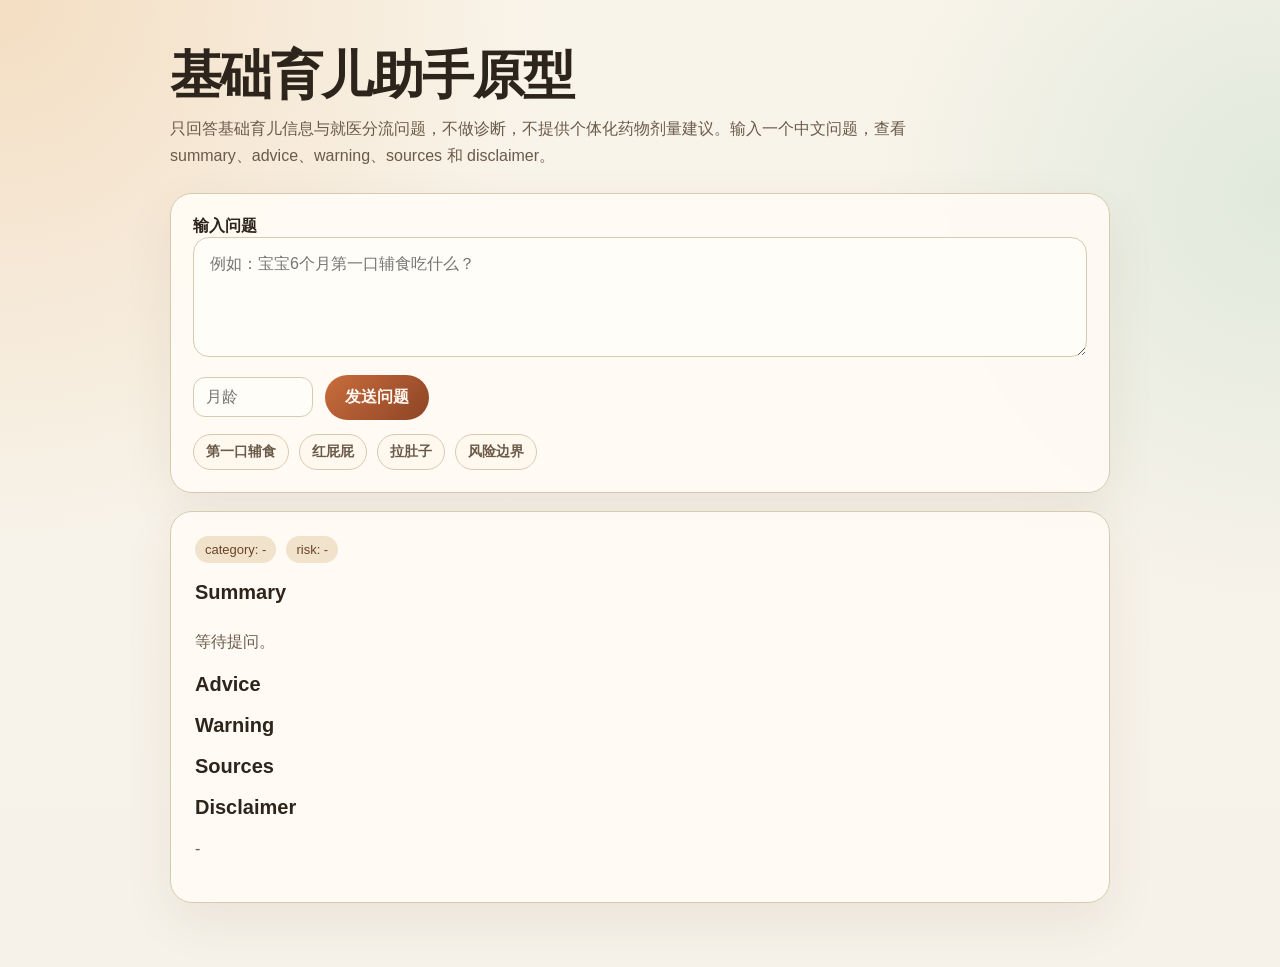
==== Intelligent product design/parenting_kb_v1/web/index.html @ be4da427 "Initial commit without large files" ====
<!DOCTYPE html>
<html lang="zh-CN">
<head>
  <meta charset="UTF-8">
  <meta name="viewport" content="width=device-width, initial-scale=1.0">
  <title>基础育儿助手原型</title>
  <style>
    :root {
      --bg: #f6f2e9;
      --panel: rgba(255, 251, 245, 0.92);
      --line: #d9c9ae;
      --text: #2d241c;
      --muted: #6a5a49;
      --accent: #c96d3d;
      --accent-deep: #8d4425;
      --warn: #a44b2f;
    }

    * {
      box-sizing: border-box;
    }

    body {
      margin: 0;
      min-height: 100vh;
      font-family: "Microsoft YaHei", "PingFang SC", sans-serif;
      color: var(--text);
      background:
        radial-gradient(circle at top left, rgba(232, 175, 111, 0.32), transparent 34%),
        radial-gradient(circle at right 20%, rgba(163, 205, 185, 0.28), transparent 28%),
        linear-gradient(180deg, #f9f4ea 0%, var(--bg) 100%);
    }

    .shell {
      max-width: 980px;
      margin: 0 auto;
      padding: 48px 20px 64px;
    }

    .hero {
      margin-bottom: 24px;
    }

    .hero h1 {
      margin: 0 0 12px;
      font-size: clamp(30px, 5vw, 52px);
      line-height: 1.05;
      letter-spacing: -0.03em;
    }

    .hero p {
      margin: 0;
      max-width: 760px;
      color: var(--muted);
      line-height: 1.7;
      font-size: 16px;
    }

    .panel {
      background: var(--panel);
      border: 1px solid var(--line);
      border-radius: 22px;
      box-shadow: 0 18px 50px rgba(95, 67, 38, 0.08);
      backdrop-filter: blur(8px);
    }

    .ask-box {
      padding: 22px;
      margin-bottom: 18px;
    }

    textarea {
      width: 100%;
      min-height: 120px;
      border: 1px solid var(--line);
      border-radius: 16px;
      padding: 16px;
      font: inherit;
      resize: vertical;
      background: #fffdf8;
      color: var(--text);
    }

    .controls {
      display: flex;
      gap: 12px;
      margin-top: 14px;
      align-items: center;
      flex-wrap: wrap;
    }

    input[type="number"] {
      width: 120px;
      border: 1px solid var(--line);
      border-radius: 12px;
      padding: 10px 12px;
      font: inherit;
      background: #fffdf8;
    }

    button {
      border: 0;
      border-radius: 999px;
      padding: 12px 20px;
      font: inherit;
      font-weight: 700;
      color: #fff7f1;
      background: linear-gradient(135deg, var(--accent) 0%, var(--accent-deep) 100%);
      cursor: pointer;
    }

    button:disabled {
      opacity: 0.65;
      cursor: wait;
    }

    .quick-list {
      display: flex;
      gap: 10px;
      flex-wrap: wrap;
      margin-top: 14px;
    }

    .quick-item {
      border: 1px solid var(--line);
      background: #fff8ef;
      color: var(--muted);
      padding: 8px 12px;
      border-radius: 999px;
      cursor: pointer;
      font-size: 14px;
    }

    .result {
      padding: 24px;
    }

    .meta {
      display: flex;
      gap: 10px;
      flex-wrap: wrap;
      margin-bottom: 16px;
    }

    .badge {
      display: inline-flex;
      align-items: center;
      padding: 6px 10px;
      border-radius: 999px;
      background: #f1e2cc;
      color: #6a4327;
      font-size: 13px;
    }

    h2 {
      margin: 18px 0 10px;
      font-size: 20px;
    }

    p, li {
      line-height: 1.7;
    }

    ul {
      margin: 0;
      padding-left: 20px;
    }

    .warning {
      color: var(--warn);
    }

    .muted {
      color: var(--muted);
    }

    .sources a {
      color: var(--accent-deep);
    }

    .empty {
      color: var(--muted);
      padding: 8px 0 0;
    }

    @media (max-width: 640px) {
      .shell {
        padding-top: 28px;
      }

      .ask-box,
      .result {
        padding: 18px;
      }
    }
  </style>
</head>
<body>
  <main class="shell">
    <section class="hero">
      <h1>基础育儿助手原型</h1>
      <p>只回答基础育儿信息与就医分流问题，不做诊断，不提供个体化药物剂量建议。输入一个中文问题，查看 summary、advice、warning、sources 和 disclaimer。</p>
    </section>

    <section class="panel ask-box">
      <label for="question"><strong>输入问题</strong></label>
      <textarea id="question" placeholder="例如：宝宝6个月第一口辅食吃什么？"></textarea>

      <div class="controls">
        <input id="ageMonths" type="number" min="0" max="36" placeholder="月龄">
        <button id="submitBtn" type="button">发送问题</button>
        <span id="status" class="muted"></span>
      </div>

      <div class="quick-list">
        <button class="quick-item" type="button" data-question="宝宝6个月第一口辅食吃什么？">第一口辅食</button>
        <button class="quick-item" type="button" data-question="宝宝红屁屁怎么预防？">红屁屁</button>
        <button class="quick-item" type="button" data-question="宝宝拉肚子一天很多次怎么办？">拉肚子</button>
        <button class="quick-item" type="button" data-question="宝宝39.5度布洛芬吃几毫升？">风险边界</button>
      </div>
    </section>

    <section class="panel result">
      <div class="meta">
        <span class="badge" id="categoryBadge">category: -</span>
        <span class="badge" id="riskBadge">risk: -</span>
      </div>

      <h2>Summary</h2>
      <p id="summary" class="empty">等待提问。</p>

      <h2>Advice</h2>
      <ul id="advice"></ul>

      <h2>Warning</h2>
      <ul id="warning" class="warning"></ul>

      <h2>Sources</h2>
      <ul id="sources" class="sources"></ul>

      <h2>Disclaimer</h2>
      <p id="disclaimer" class="muted">-</p>
    </section>
  </main>

  <script>
    const questionEl = document.getElementById("question");
    const ageMonthsEl = document.getElementById("ageMonths");
    const submitBtn = document.getElementById("submitBtn");
    const statusEl = document.getElementById("status");
    const categoryBadge = document.getElementById("categoryBadge");
    const riskBadge = document.getElementById("riskBadge");
    const summaryEl = document.getElementById("summary");
    const adviceEl = document.getElementById("advice");
    const warningEl = document.getElementById("warning");
    const sourcesEl = document.getElementById("sources");
    const disclaimerEl = document.getElementById("disclaimer");

    function renderList(container, items, renderItem) {
      container.innerHTML = "";
      if (!items || items.length === 0) {
        const li = document.createElement("li");
        li.textContent = "无";
        container.appendChild(li);
        return;
      }

      items.forEach((item) => {
        const li = document.createElement("li");
        renderItem(li, item);
        container.appendChild(li);
      });
    }

    async function ask() {
      const question = questionEl.value.trim();
      if (!question) {
        statusEl.textContent = "请先输入问题。";
        return;
      }

      submitBtn.disabled = true;
      statusEl.textContent = "正在请求接口...";

      try {
        const payload = {
          question,
          age_months: ageMonthsEl.value ? Number(ageMonthsEl.value) : null,
          context: {}
        };

        const response = await fetch("/api/ask", {
          method: "POST",
          headers: { "Content-Type": "application/json" },
          body: JSON.stringify(payload)
        });

        if (!response.ok) {
          throw new Error(`HTTP ${response.status}`);
        }

        const data = await response.json();
        categoryBadge.textContent = `category: ${data.category}`;
        riskBadge.textContent = `risk: ${data.risk_level}`;
        summaryEl.textContent = data.answer?.summary || "无";
        disclaimerEl.textContent = data.disclaimer || "-";

        renderList(adviceEl, data.answer?.advice || [], (li, item) => {
          li.textContent = item;
        });

        renderList(warningEl, data.answer?.warning || [], (li, item) => {
          li.textContent = item;
        });

        renderList(sourcesEl, data.sources || [], (li, item) => {
          const a = document.createElement("a");
          a.href = item.url;
          a.target = "_blank";
          a.rel = "noreferrer";
          a.textContent = item.title || item.url;
          li.appendChild(a);
        });

        statusEl.textContent = "已返回结果。";
      } catch (error) {
        statusEl.textContent = `请求失败：${error.message}`;
      } finally {
        submitBtn.disabled = false;
      }
    }

    submitBtn.addEventListener("click", ask);
    questionEl.addEventListener("keydown", (event) => {
      if ((event.ctrlKey || event.metaKey) && event.key === "Enter") {
        ask();
      }
    });

    document.querySelectorAll("[data-question]").forEach((button) => {
      button.addEventListener("click", () => {
        questionEl.value = button.dataset.question;
        ask();
      });
    });
  </script>
</body>
</html>
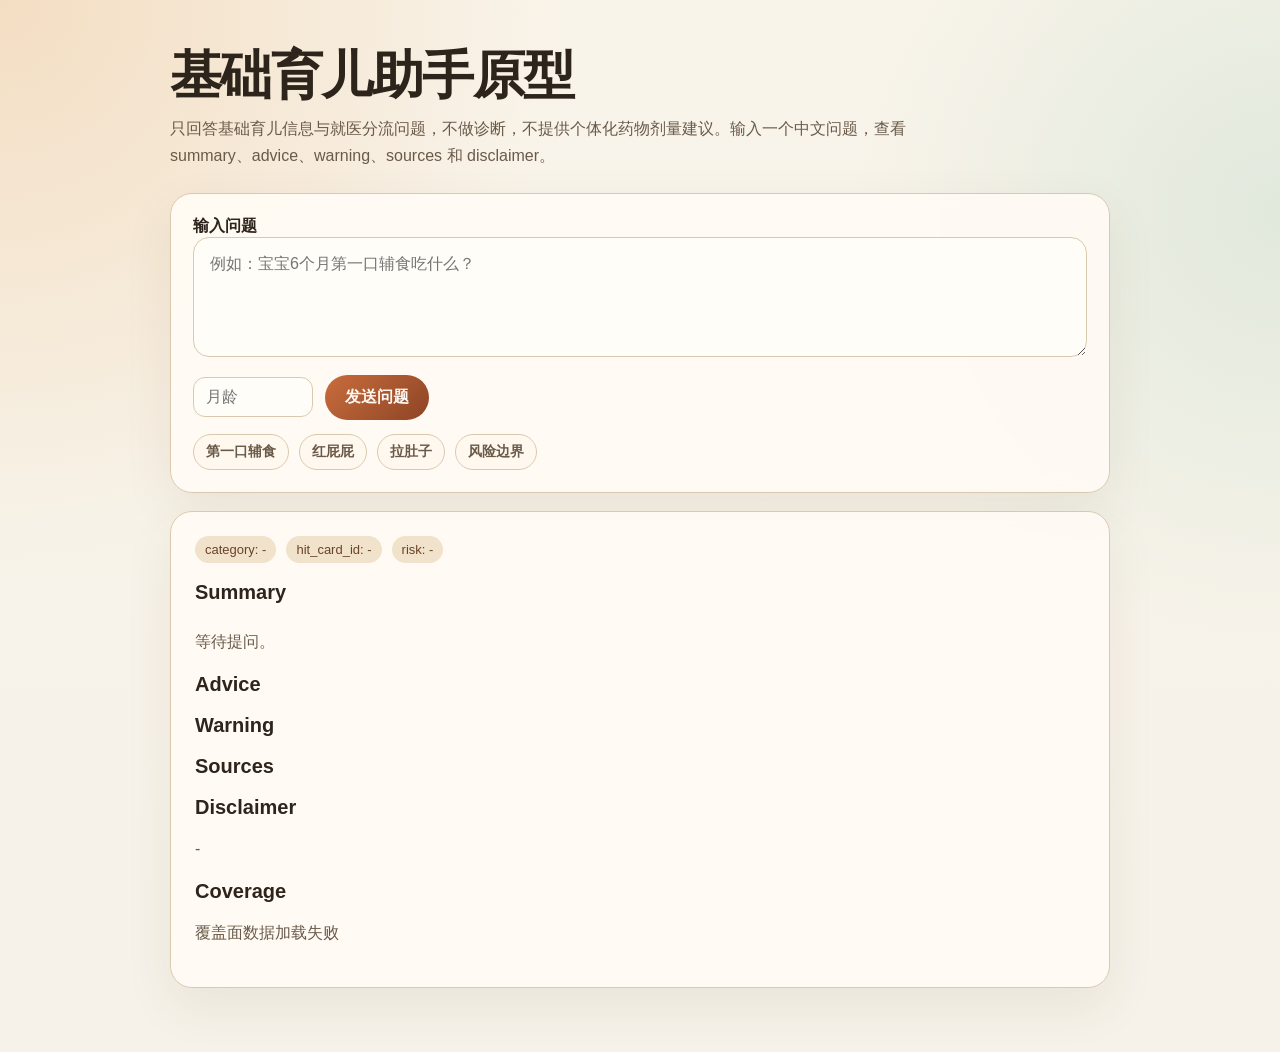
==== commit b58ec52f: "Stabilize prototype: expand KB to 60 cards, add coverage API, and improve demo transparency" ====
--- a/Intelligent product design/parenting_kb_v1/web/index.html
+++ b/Intelligent product design/parenting_kb_v1/web/index.html
@@ -223,6 +223,7 @@
     <section class="panel result">
       <div class="meta">
         <span class="badge" id="categoryBadge">category: -</span>
+        <span class="badge" id="cardBadge">hit_card_id: -</span>
         <span class="badge" id="riskBadge">risk: -</span>
       </div>
 
@@ -240,6 +241,9 @@
 
       <h2>Disclaimer</h2>
       <p id="disclaimer" class="muted">-</p>
+
+      <h2>Coverage</h2>
+      <p id="coverage" class="muted">加载中...</p>
     </section>
   </main>
 
@@ -250,6 +254,7 @@
     const statusEl = document.getElementById("status");
     const categoryBadge = document.getElementById("categoryBadge");
     const riskBadge = document.getElementById("riskBadge");
+    const cardBadge = document.getElementById("cardBadge");
     const summaryEl = document.getElementById("summary");
     const adviceEl = document.getElementById("advice");
     const warningEl = document.getElementById("warning");
@@ -300,7 +305,8 @@
         }
 
         const data = await response.json();
-        categoryBadge.textContent = `category: ${data.category}`;
+        categoryBadge.textContent = `category: ${data.category_label || data.category}`;
+        cardBadge.textContent = `hit_card_id: ${(data.hit_card_ids || []).join(", ") || "-"}`;
         riskBadge.textContent = `risk: ${data.risk_level}`;
         summaryEl.textContent = data.answer?.summary || "无";
         disclaimerEl.textContent = data.disclaimer || "-";
@@ -343,6 +349,19 @@
         ask();
       });
     });
+
+    async function loadCoverage() {
+      try {
+        const response = await fetch("/api/coverage");
+        const data = await response.json();
+        const parts = Object.entries(data.categories || {}).map(([key, value]) => `${key}: ${value}`);
+        document.getElementById("coverage").textContent = `总卡片: ${data.total_cards}；${parts.join(" | ")}`;
+      } catch (error) {
+        document.getElementById("coverage").textContent = "覆盖面数据加载失败";
+      }
+    }
+
+    loadCoverage();
   </script>
 </body>
 </html>
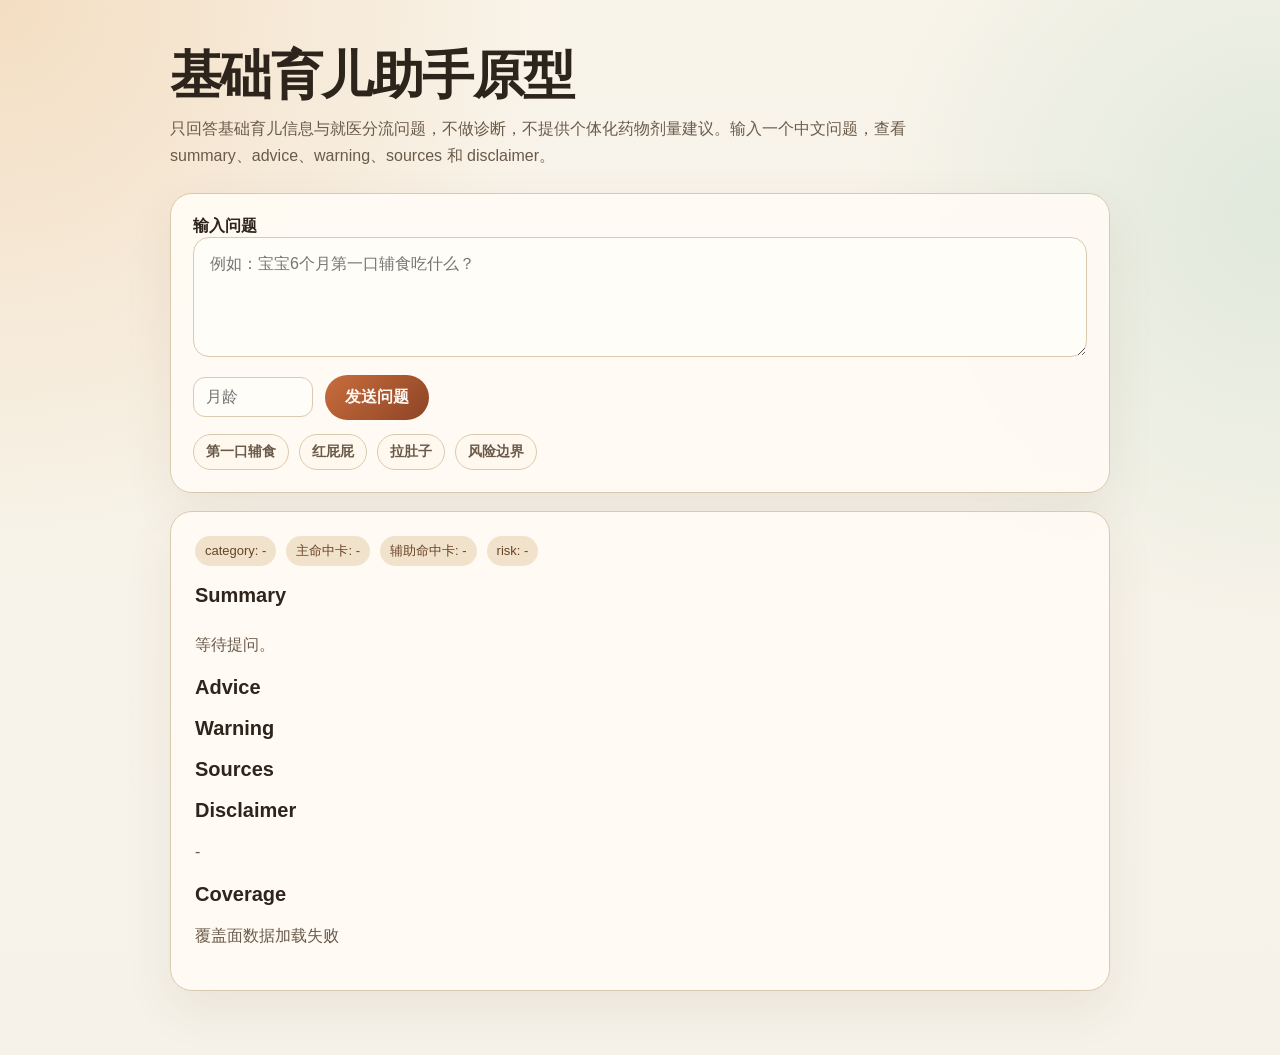
==== commit 7b79bd49: "Release v0.2.5 verification and retrieval quality fixes" ====
--- a/Intelligent product design/parenting_kb_v1/web/index.html
+++ b/Intelligent product design/parenting_kb_v1/web/index.html
@@ -223,7 +223,8 @@
     <section class="panel result">
       <div class="meta">
         <span class="badge" id="categoryBadge">category: -</span>
-        <span class="badge" id="cardBadge">hit_card_id: -</span>
+        <span class="badge" id="mainCardBadge">主命中卡: -</span>
+        <span class="badge" id="assistCardBadge">辅助命中卡: -</span>
         <span class="badge" id="riskBadge">risk: -</span>
       </div>
 
@@ -254,7 +255,8 @@
     const statusEl = document.getElementById("status");
     const categoryBadge = document.getElementById("categoryBadge");
     const riskBadge = document.getElementById("riskBadge");
-    const cardBadge = document.getElementById("cardBadge");
+    const mainCardBadge = document.getElementById("mainCardBadge");
+    const assistCardBadge = document.getElementById("assistCardBadge");
     const summaryEl = document.getElementById("summary");
     const adviceEl = document.getElementById("advice");
     const warningEl = document.getElementById("warning");
@@ -306,7 +308,12 @@
 
         const data = await response.json();
         categoryBadge.textContent = `category: ${data.category_label || data.category}`;
-        cardBadge.textContent = `hit_card_id: ${(data.hit_card_ids || []).join(", ") || "-"}`;
+        const hitCards = data.hit_card_ids || [];
+        const mainCard = hitCards.length > 0 ? hitCards[0] : "-";
+        const assistCards = hitCards.length > 1 ? hitCards.slice(1).join(", ") : "-";
+        const sourceMainTitle = data.sources && data.sources[0] ? data.sources[0].title : "-";
+        mainCardBadge.textContent = `主命中卡: ${mainCard} | ${sourceMainTitle}`;
+        assistCardBadge.textContent = `辅助命中卡: ${assistCards}`;
         riskBadge.textContent = `risk: ${data.risk_level}`;
         summaryEl.textContent = data.answer?.summary || "无";
         disclaimerEl.textContent = data.disclaimer || "-";
